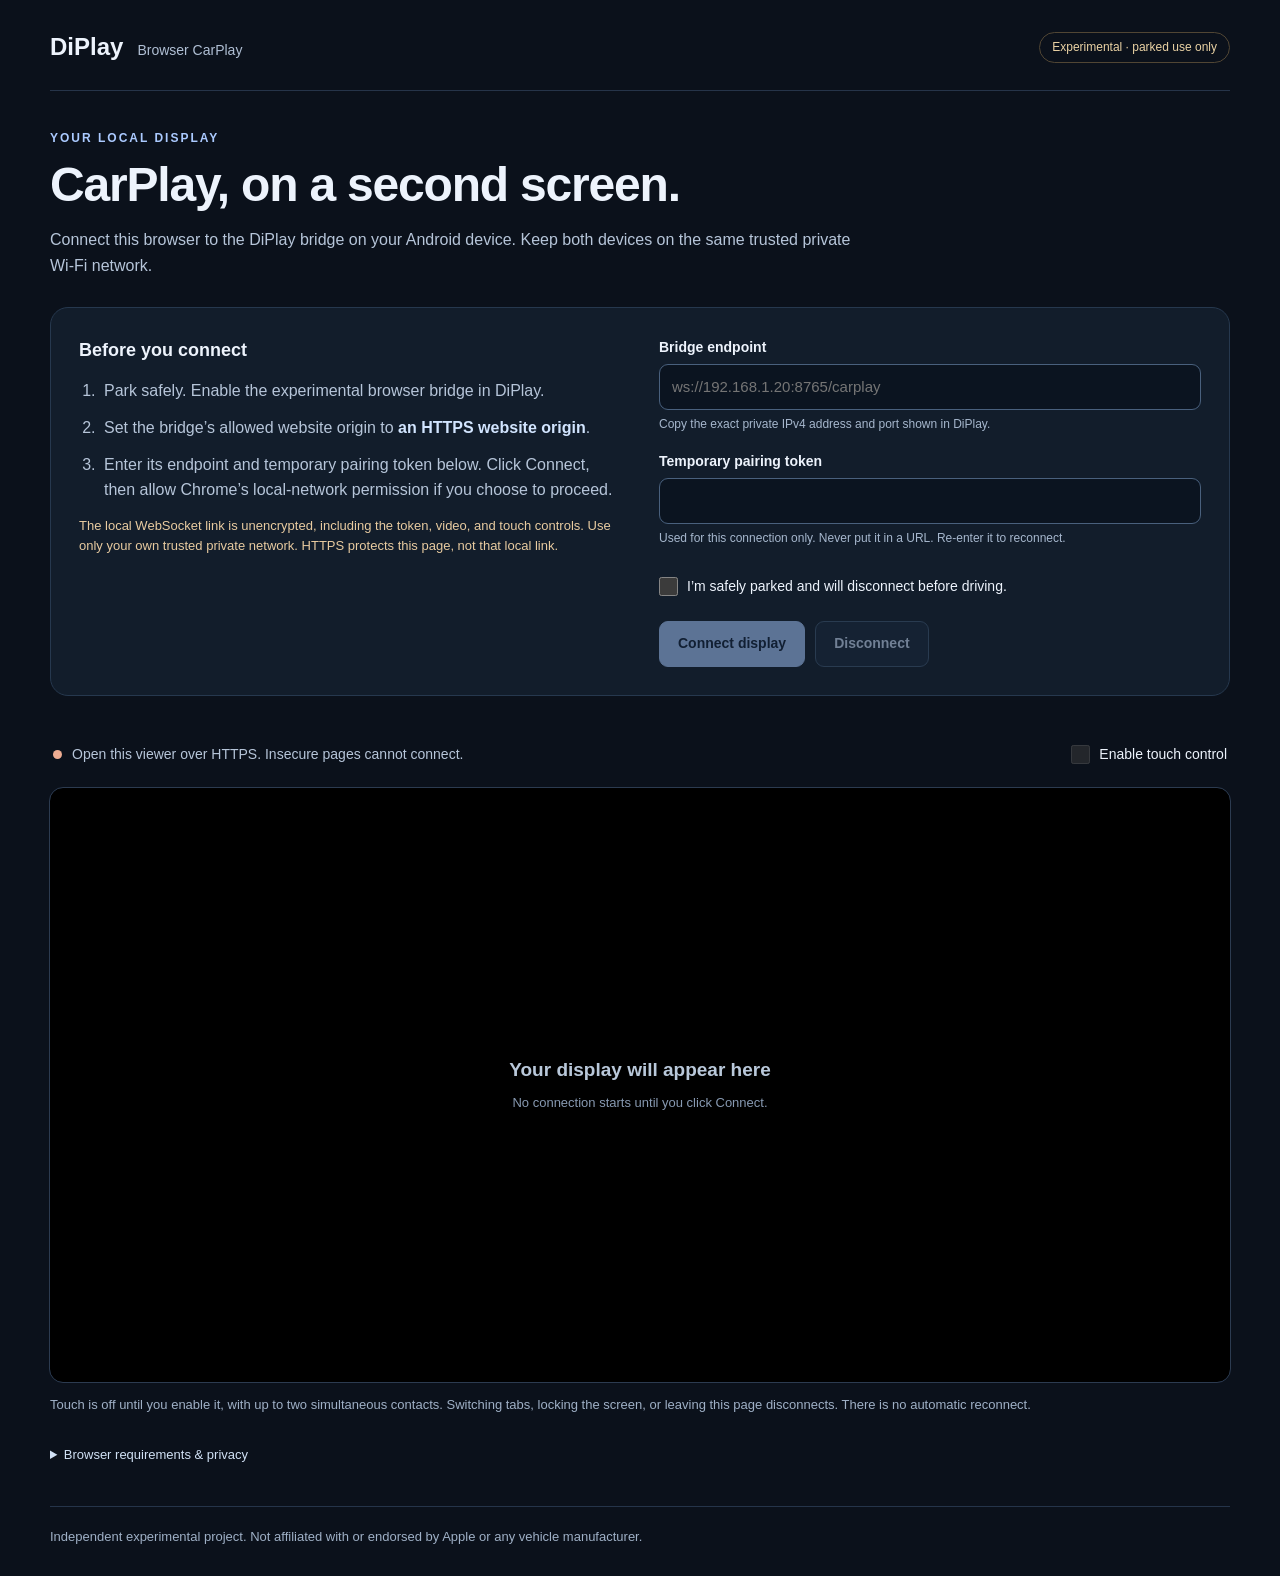
==== browser-carplay/index.html @ d865ff81 "Add browser CarPlay viewer in isolated subdirectory" ====
<!doctype html>
<html lang="en">
<head>
  <meta charset="utf-8">
  <meta name="viewport" content="width=device-width, initial-scale=1">
  <meta name="referrer" content="no-referrer">
  <meta http-equiv="Content-Security-Policy" content="default-src 'none'; script-src 'self'; style-src 'self'; connect-src ws:; img-src 'self'; base-uri 'none'; form-action 'none'; object-src 'none'">
  <title>DiPlay · Browser CarPlay preview</title>
  <link rel="stylesheet" href="viewer.css">
  <script type="module" src="viewer.mjs"></script>
</head>
<body>
<main>
  <header>
    <a class="brand" href="../">DiPlay<span>Browser CarPlay</span></a>
    <span class="badge">Experimental · parked use only</span>
  </header>
  <section class="intro" aria-labelledby="title">
    <p class="eyebrow">Your local display</p>
    <h1 id="title">CarPlay, on a second screen.</h1>
    <p>Connect this browser to the DiPlay bridge on your Android device. Keep both devices on the same trusted private Wi-Fi network.</p>
  </section>
  <section class="setup" aria-label="Connection settings">
    <div>
      <h2>Before you connect</h2>
      <ol>
        <li>Park safely. Enable the experimental browser bridge in DiPlay.</li>
        <li>Set the bridge’s allowed website origin to <output id="origin">this page’s HTTPS origin</output>.</li>
        <li>Enter its endpoint and temporary pairing token below. Click Connect, then allow Chrome’s local-network permission if you choose to proceed.</li>
      </ol>
      <p class="warning">The local WebSocket link is unencrypted, including the token, video, and touch controls. Use only your own trusted private network. HTTPS protects this page, not that local link.</p>
    </div>
    <form id="connection" autocomplete="off">
      <label for="endpoint">Bridge endpoint</label>
      <input id="endpoint" name="endpoint" type="text" inputmode="url" placeholder="ws://192.168.1.20:8765/carplay" autocomplete="off" autocapitalize="none" spellcheck="false" maxlength="100" required aria-describedby="endpoint-help">
      <small id="endpoint-help">Copy the exact private IPv4 address and port shown in DiPlay.</small>
      <label for="token">Temporary pairing token</label>
      <input id="token" type="password" autocomplete="off" autocapitalize="none" spellcheck="false" maxlength="256" required aria-describedby="token-help">
      <small id="token-help">Used for this connection only. Never put it in a URL. Re-enter it to reconnect.</small>
      <label class="check"><input id="parked" type="checkbox" required> I’m safely parked and will disconnect before driving.</label>
      <div class="actions">
        <button id="connect" type="submit" disabled>Connect display</button>
        <button id="disconnect" class="secondary" type="button" disabled>Disconnect</button>
      </div>
    </form>
  </section>
  <section class="display" aria-label="CarPlay display">
    <div class="display-toolbar">
      <div><span id="indicator" aria-hidden="true"></span><p id="status" role="status" aria-live="polite">Checking this browser…</p></div>
      <label class="check"><input id="touch" type="checkbox" disabled> Enable touch control</label>
    </div>
    <div id="viewport">
      <canvas id="video" width="1280" height="720" aria-label="Live CarPlay video; enable touch control to interact"></canvas>
      <div id="placeholder"><strong>Your display will appear here</strong><span>No connection starts until you click Connect.</span></div>
    </div>
    <p class="display-note">Touch is off until you enable it, with up to two simultaneous contacts. Switching tabs, locking the screen, or leaving this page disconnects. There is no automatic reconnect.</p>
  </section>
  <details>
    <summary>Browser requirements &amp; privacy</summary>
    <p>Open this page over HTTPS in Chrome 147 or later with WebCodecs and Local Network Access support. Embedded WebViews, older browsers, and many in-car browsers may not support this flow. A supported codec is checked when the bridge sends its configuration. H.265 support depends on the browser and device.</p>
    <p>If a connection is blocked, check the site’s local-network permission, the bridge’s allowed origin, and that both devices share a trusted LAN. Do not disable browser security, ignore certificate warnings, or expose the bridge to the internet.</p>
    <p>This viewer has no analytics, third-party scripts, uploads, recording, credential storage, audio, or microphone access. Video stays between the Android bridge and this browser. The parked checkbox is your confirmation; this page does not detect vehicle speed.</p>
    <p><a href="https://groups.google.com/a/chromium.org/g/blink-dev/c/O6GMKt44Ups" target="_blank" rel="noopener noreferrer">Chrome’s local WebSocket requirements</a></p>
  </details>
  <noscript><p class="warning">JavaScript and WebCodecs are required. No connection has been started.</p></noscript>
  <footer>Independent experimental project. Not affiliated with or endorsed by Apple or any vehicle manufacturer.</footer>
</main>
</body>
</html>
---- browser-carplay/viewer.css ----
:root { color-scheme: dark; font-family: -apple-system, BlinkMacSystemFont, "Segoe UI", sans-serif; background: #0b111b; color: #edf3fc; }
* { box-sizing: border-box; }
body { margin: 0; line-height: 1.6; }
main { max-width: 1240px; margin: auto; padding: 28px 30px; }
header, .actions, .display-toolbar { display: flex; align-items: center; justify-content: space-between; gap: 18px; flex-wrap: wrap; }
header { padding-bottom: 24px; border-bottom: 1px solid #263449; }
a { color: #aacaff; text-underline-offset: 4px; }
.brand { display: flex; align-items: baseline; gap: 14px; color: inherit; text-decoration: none; font-size: 24px; font-weight: 750; }
.brand span { font-size: 14px; font-weight: 400; color: #b0bfd4; }
.badge { border: 1px solid #514634; padding: 5px 12px; border-radius: 30px; color: #ead2a4; font-size: 12px; }
.intro { max-width: 810px; margin: 38px 0 28px; }
.eyebrow { color: #abcaff; text-transform: uppercase; font-size: 12px; letter-spacing: 2px; font-weight: 650; margin-bottom: 9px; }
h1 { font-size: clamp(28px, 4.8vw, 48px); line-height: 1.12; letter-spacing: -1.2px; margin: 0 0 16px; }
h2 { font-size: 18px; margin: 0 0 14px; }
p, li { color: #b6c5d9; }
.setup { display: grid; grid-template-columns: 1fr 1fr; gap: 38px; padding: 28px; background: #121d2b; border: 1px solid #26384e; border-radius: 18px; }
ol { margin: 0; padding-left: 21px; }
li { padding-left: 4px; margin-bottom: 11px; }
output { color: #d2e5ff; overflow-wrap: anywhere; font-weight: 650; }
.warning { color: #e8cba0; font-size: 13px; }
form > label:not(.check) { display: block; margin-bottom: 6px; font-size: 14px; font-weight: 650; }
input[type="text"], input[type="password"] { display: block; width: 100%; min-height: 46px; border: 1px solid #49607d; border-radius: 9px; padding: 10px 12px; background: #0b1420; color: #edf3fc; font: inherit; font-size: 15px; }
small { display: block; color: #a6b7cd; font-size: 12px; margin: 5px 0 16px; }
.check { display: flex; align-items: center; gap: 9px; font-size: 14px; cursor: pointer; min-height: 44px; }
input[type="checkbox"] { min-width: 19px; width: 19px; height: 19px; accent-color: #a6c9ff; margin: 0; }
.actions { justify-content: flex-start; gap: 10px; margin-top: 12px; }
button { min-height: 46px; padding: 10px 18px; border-radius: 9px; border: 1px solid #a6c9ff; font: inherit; font-size: 14px; font-weight: 650; color: #11223b; background: #a6c9ff; cursor: pointer; }
button.secondary { color: #d0e3ff; border-color: #405976; background: #18283b; }
button:disabled, input:disabled { opacity: .5; cursor: not-allowed; }
button:not(:disabled):hover { filter: brightness(1.12); }
:focus-visible { outline: 3px solid #8ebcff; outline-offset: 3px; }
.display { margin-top: 26px; }
.display-toolbar { min-height: 66px; padding: 6px 3px; }
.display-toolbar > div { display: flex; align-items: center; gap: 10px; flex: 1; }
#status { font-size: 14px; margin: 0; }
#indicator { display: block; width: 9px; height: 9px; border-radius: 50%; background: #8191a7; flex-shrink: 0; }
#indicator[data-state="live"] { background: #7ce1b2; }
#indicator[data-state="error"] { background: #edac92; }
#viewport { height: min(66vh, 680px); min-height: 240px; position: relative; overflow: hidden; background: #000; border-radius: 13px; outline: 1px solid #2c3b50; }
canvas { display: block; width: 100%; height: 100%; }
canvas.touch-enabled { touch-action: none; cursor: crosshair; }
#placeholder { position: absolute; inset: 0; display: flex; flex-direction: column; align-items: center; justify-content: center; gap: 8px; padding: 24px; pointer-events: none; text-align: center; }
#placeholder strong { font-size: 19px; color: #b9c8da; }
#placeholder span { font-size: 13px; color: #8799b1; }
[hidden] { display: none !important; }
.display-note, details, footer { font-size: 13px; color: #9fb0c6; }
details { padding: 17px 0; }
summary { cursor: pointer; color: #d1e1f5; min-height: 32px; }
footer { border-top: 1px solid #25344a; padding: 20px 0 0; margin-top: 12px; }
@media (max-width: 720px) { main { padding: 20px 16px; } .setup { grid-template-columns: 1fr; gap: 16px; padding: 22px; } .intro { margin-top: 28px; } .brand span { font-size: 12px; } #viewport { height: 52vh; min-height: 210px; } }
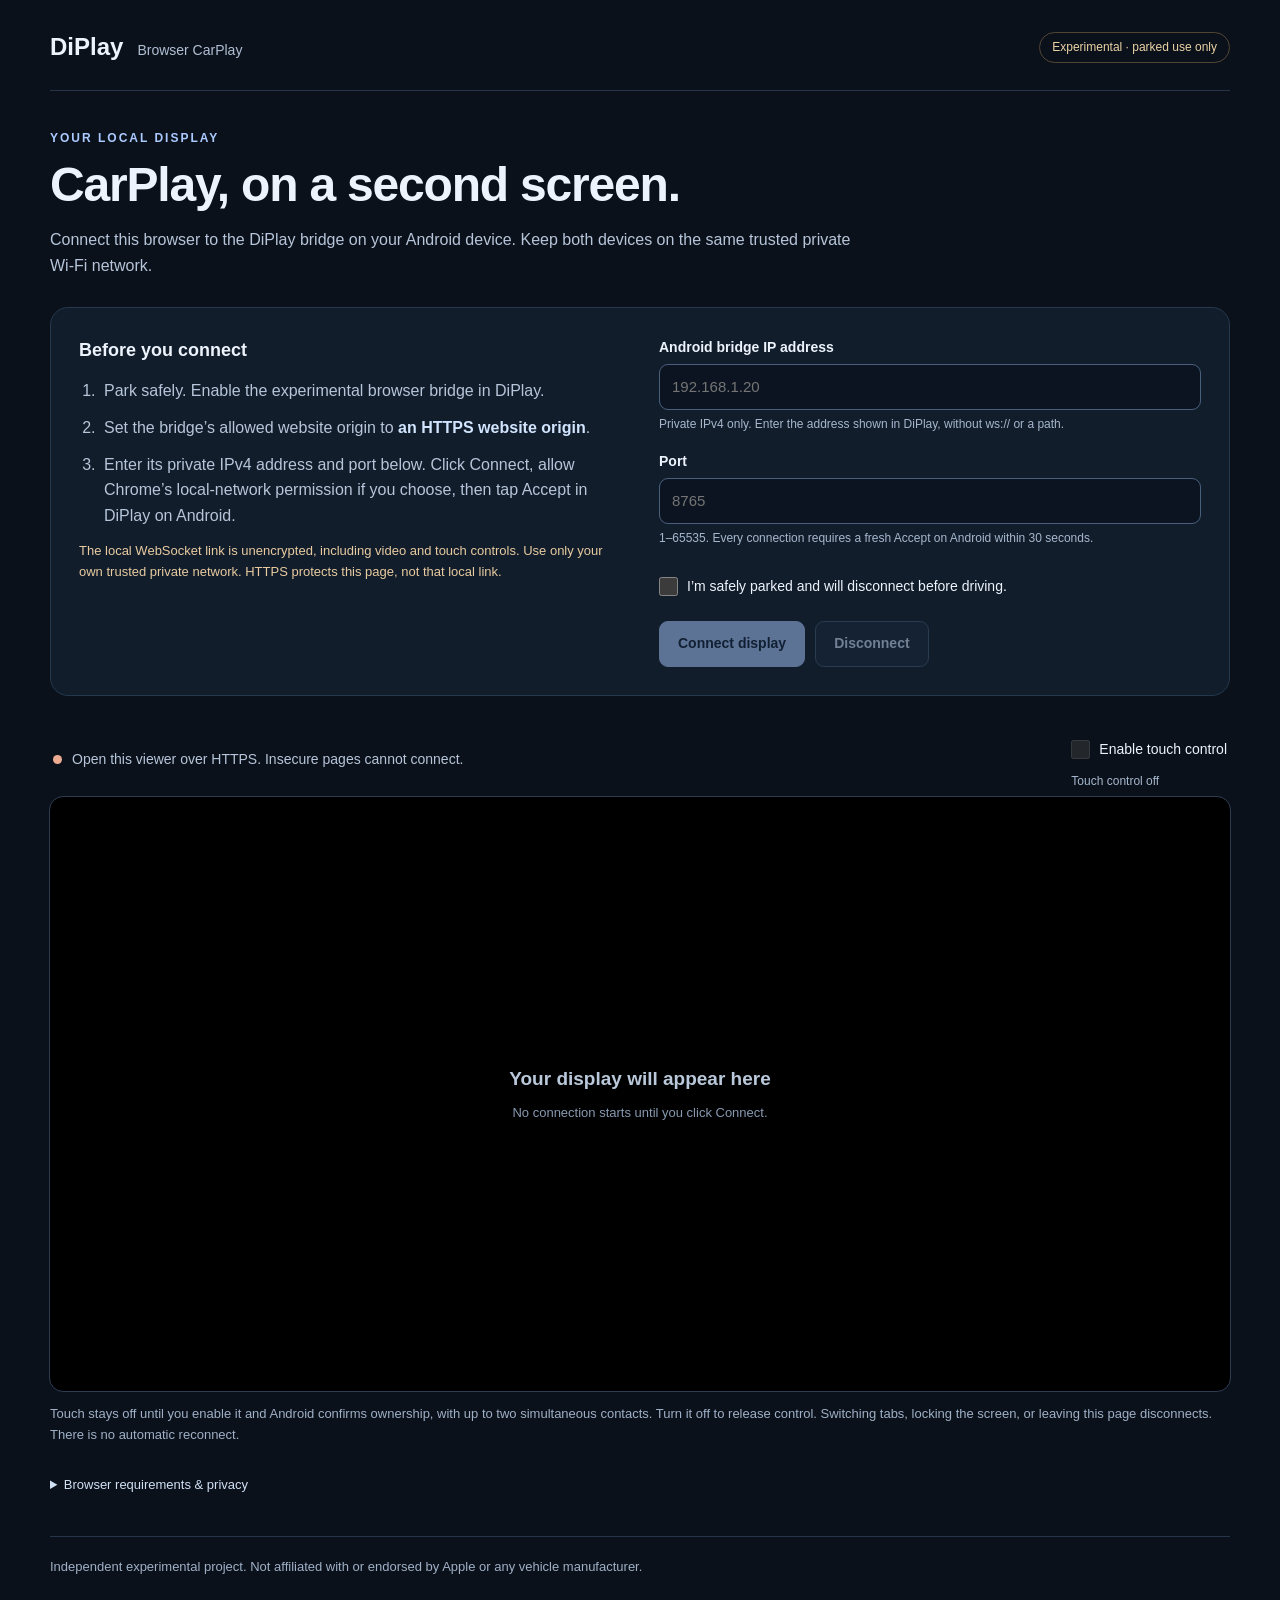
==== commit e389a627: "Use Android per-connection approval with IP and port browser inputs" ====
--- a/browser-carplay/index.html
+++ b/browser-carplay/index.html
@@ -7,7 +7,7 @@
   <meta http-equiv="Content-Security-Policy" content="default-src 'none'; script-src 'self'; style-src 'self'; connect-src ws:; img-src 'self'; base-uri 'none'; form-action 'none'; object-src 'none'">
   <title>DiPlay · Browser CarPlay preview</title>
   <link rel="stylesheet" href="viewer.css">
-  <script type="module" src="viewer.mjs"></script>
+  <script type="module" src="viewer.mjs?v=android-approval-v2"></script>
 </head>
 <body>
 <main>
@@ -26,17 +26,17 @@
       <ol>
         <li>Park safely. Enable the experimental browser bridge in DiPlay.</li>
         <li>Set the bridge’s allowed website origin to <output id="origin">this page’s HTTPS origin</output>.</li>
-        <li>Enter its endpoint and temporary pairing token below. Click Connect, then allow Chrome’s local-network permission if you choose to proceed.</li>
+        <li>Enter its private IPv4 address and port below. Click Connect, allow Chrome’s local-network permission if you choose, then tap Accept in DiPlay on Android.</li>
       </ol>
-      <p class="warning">The local WebSocket link is unencrypted, including the token, video, and touch controls. Use only your own trusted private network. HTTPS protects this page, not that local link.</p>
+      <p class="warning">The local WebSocket link is unencrypted, including video and touch controls. Use only your own trusted private network. HTTPS protects this page, not that local link.</p>
     </div>
     <form id="connection" autocomplete="off">
-      <label for="endpoint">Bridge endpoint</label>
-      <input id="endpoint" name="endpoint" type="text" inputmode="url" placeholder="ws://192.168.1.20:8765/carplay" autocomplete="off" autocapitalize="none" spellcheck="false" maxlength="100" required aria-describedby="endpoint-help">
-      <small id="endpoint-help">Copy the exact private IPv4 address and port shown in DiPlay.</small>
-      <label for="token">Temporary pairing token</label>
-      <input id="token" type="password" autocomplete="off" autocapitalize="none" spellcheck="false" maxlength="256" required aria-describedby="token-help">
-      <small id="token-help">Used for this connection only. Never put it in a URL. Re-enter it to reconnect.</small>
+      <label for="ip">Android bridge IP address</label>
+      <input id="ip" name="ip" type="text" inputmode="decimal" placeholder="192.168.1.20" autocomplete="off" autocapitalize="none" spellcheck="false" maxlength="15" required aria-describedby="ip-help">
+      <small id="ip-help">Private IPv4 only. Enter the address shown in DiPlay, without ws:// or a path.</small>
+      <label for="port">Port</label>
+      <input id="port" name="port" type="text" inputmode="numeric" placeholder="8765" autocomplete="off" spellcheck="false" maxlength="5" required aria-describedby="port-help">
+      <small id="port-help">1–65535. Every connection requires a fresh Accept on Android within 30 seconds.</small>
       <label class="check"><input id="parked" type="checkbox" required> I’m safely parked and will disconnect before driving.</label>
       <div class="actions">
         <button id="connect" type="submit" disabled>Connect display</button>
@@ -47,17 +47,20 @@
   <section class="display" aria-label="CarPlay display">
     <div class="display-toolbar">
       <div><span id="indicator" aria-hidden="true"></span><p id="status" role="status" aria-live="polite">Checking this browser…</p></div>
-      <label class="check"><input id="touch" type="checkbox" disabled> Enable touch control</label>
+      <div class="touch-control">
+        <label class="check"><input id="touch" type="checkbox" disabled aria-describedby="touch-status"> Enable touch control</label>
+        <span id="touch-status" role="status" aria-live="polite">Touch control off</span>
+      </div>
     </div>
     <div id="viewport">
       <canvas id="video" width="1280" height="720" aria-label="Live CarPlay video; enable touch control to interact"></canvas>
       <div id="placeholder"><strong>Your display will appear here</strong><span>No connection starts until you click Connect.</span></div>
     </div>
-    <p class="display-note">Touch is off until you enable it, with up to two simultaneous contacts. Switching tabs, locking the screen, or leaving this page disconnects. There is no automatic reconnect.</p>
+    <p class="display-note">Touch stays off until you enable it and Android confirms ownership, with up to two simultaneous contacts. Turn it off to release control. Switching tabs, locking the screen, or leaving this page disconnects. There is no automatic reconnect.</p>
   </section>
   <details>
     <summary>Browser requirements &amp; privacy</summary>
-    <p>Open this page over HTTPS in Chrome 147 or later with WebCodecs and Local Network Access support. Embedded WebViews, older browsers, and many in-car browsers may not support this flow. A supported codec is checked when the bridge sends its configuration. H.265 support depends on the browser and device.</p>
+    <p>Open this page over HTTPS in Chrome 147 or later with WebCodecs and Local Network Access support. Embedded WebViews, older browsers, and many in-car browsers may not support this flow. Install the latest DiPlay APK and reload this viewer together: both must support Android approval (protocol v2). A supported codec is checked when the bridge sends its configuration. H.265 support depends on the browser and device.</p>
     <p>If a connection is blocked, check the site’s local-network permission, the bridge’s allowed origin, and that both devices share a trusted LAN. Do not disable browser security, ignore certificate warnings, or expose the bridge to the internet.</p>
     <p>This viewer has no analytics, third-party scripts, uploads, recording, credential storage, audio, or microphone access. Video stays between the Android bridge and this browser. The parked checkbox is your confirmation; this page does not detect vehicle speed.</p>
     <p><a href="https://groups.google.com/a/chromium.org/g/blink-dev/c/O6GMKt44Ups" target="_blank" rel="noopener noreferrer">Chrome’s local WebSocket requirements</a></p>
@@ -67,3 +70,4 @@
 </main>
 </body>
 </html>
+
--- a/browser-carplay/viewer.css
+++ b/browser-carplay/viewer.css
@@ -19,7 +19,7 @@
 output { color: #d2e5ff; overflow-wrap: anywhere; font-weight: 650; }
 .warning { color: #e8cba0; font-size: 13px; }
 form > label:not(.check) { display: block; margin-bottom: 6px; font-size: 14px; font-weight: 650; }
-input[type="text"], input[type="password"] { display: block; width: 100%; min-height: 46px; border: 1px solid #49607d; border-radius: 9px; padding: 10px 12px; background: #0b1420; color: #edf3fc; font: inherit; font-size: 15px; }
+input[type="text"] { display: block; width: 100%; min-height: 46px; border: 1px solid #49607d; border-radius: 9px; padding: 10px 12px; background: #0b1420; color: #edf3fc; font: inherit; font-size: 15px; }
 small { display: block; color: #a6b7cd; font-size: 12px; margin: 5px 0 16px; }
 .check { display: flex; align-items: center; gap: 9px; font-size: 14px; cursor: pointer; min-height: 44px; }
 input[type="checkbox"] { min-width: 19px; width: 19px; height: 19px; accent-color: #a6c9ff; margin: 0; }
@@ -48,3 +48,7 @@
 summary { cursor: pointer; color: #d1e1f5; min-height: 32px; }
 footer { border-top: 1px solid #25344a; padding: 20px 0 0; margin-top: 12px; }
 @media (max-width: 720px) { main { padding: 20px 16px; } .setup { grid-template-columns: 1fr; gap: 16px; padding: 22px; } .intro { margin-top: 28px; } .brand span { font-size: 12px; } #viewport { height: 52vh; min-height: 210px; } }
+
+.display-toolbar > .touch-control { flex: 0 1 auto; display: block; }
+#touch-status { display: block; font-size: 12px; color: #a6b7cd; }
+#indicator[data-state="requestingApproval"], #indicator[data-state="approvalPending"] { background: #ead2a4; }
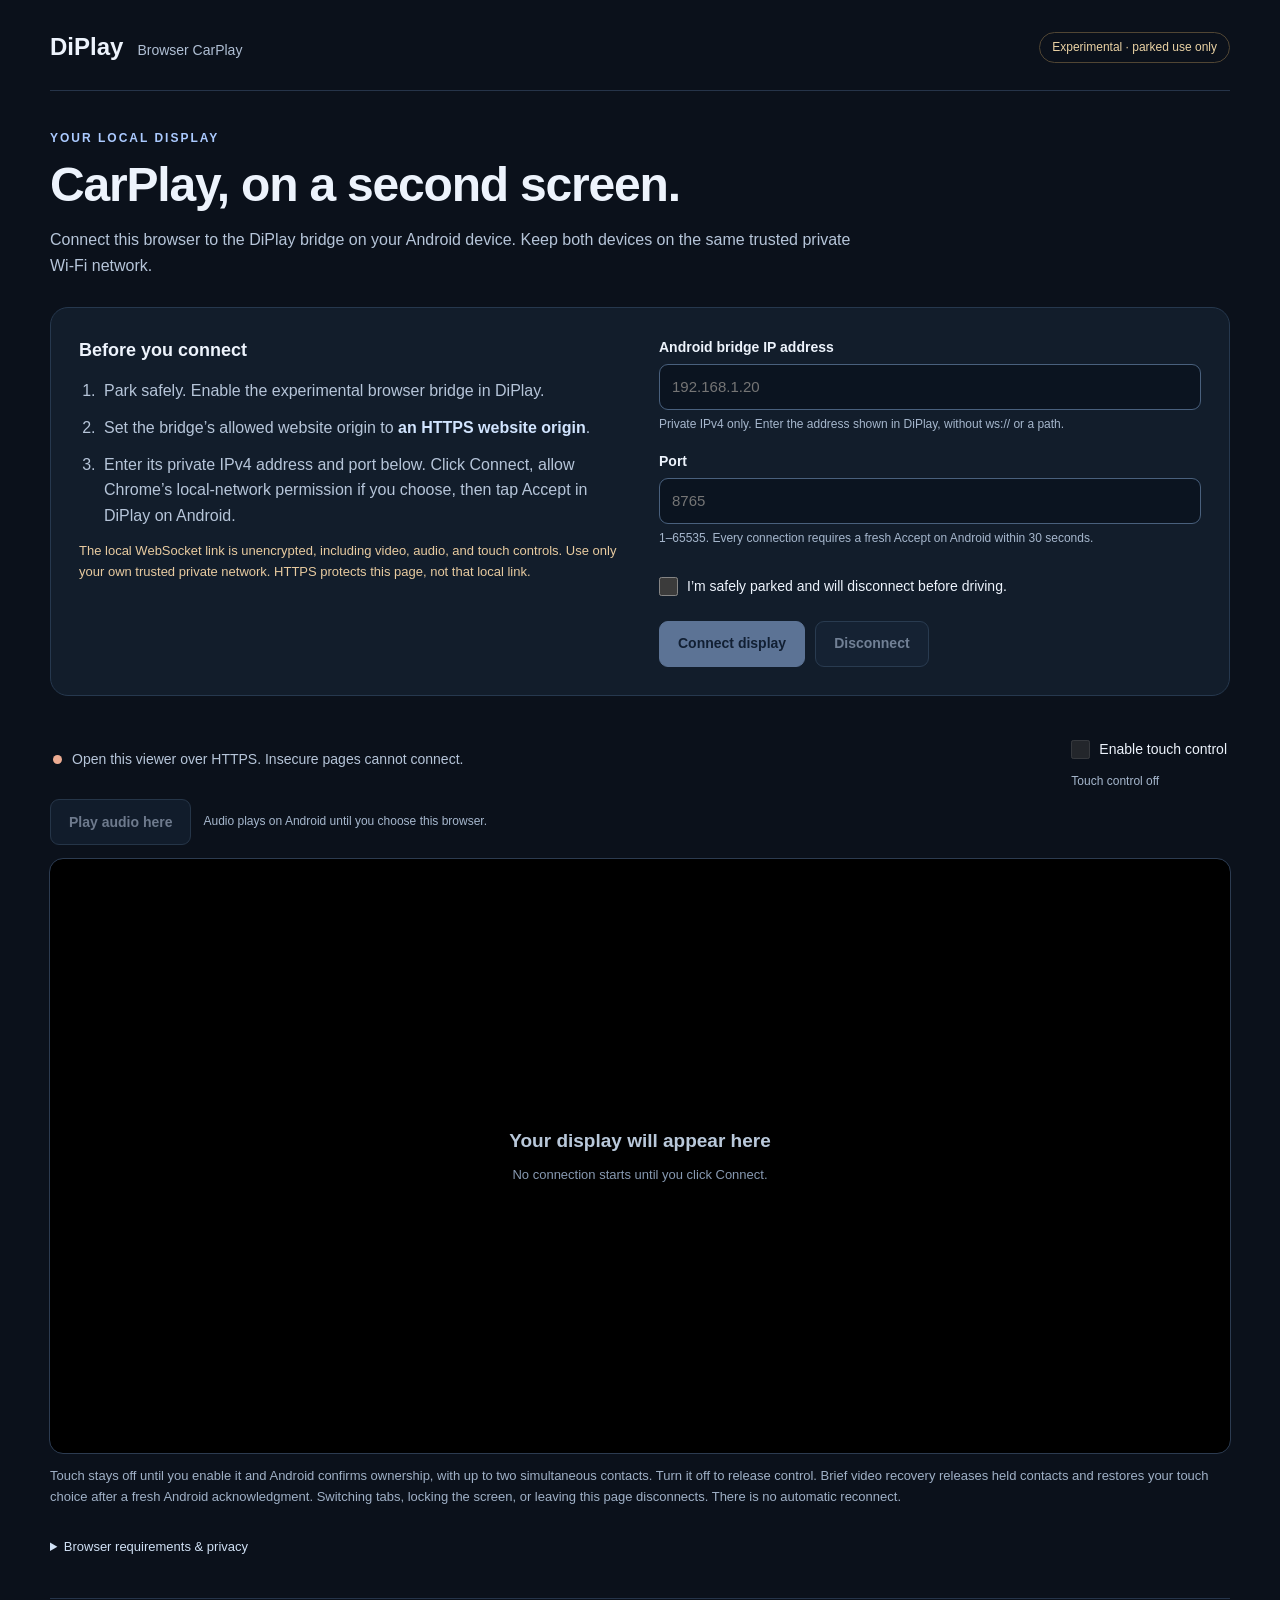
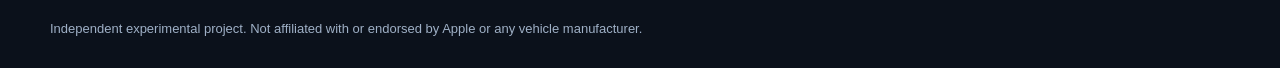
==== commit 41a2fc05: "Add opt-in browser audio and preserve touch through video recovery" ====
--- a/browser-carplay/index.html
+++ b/browser-carplay/index.html
@@ -4,10 +4,10 @@
   <meta charset="utf-8">
   <meta name="viewport" content="width=device-width, initial-scale=1">
   <meta name="referrer" content="no-referrer">
-  <meta http-equiv="Content-Security-Policy" content="default-src 'none'; script-src 'self'; style-src 'self'; connect-src ws:; img-src 'self'; base-uri 'none'; form-action 'none'; object-src 'none'">
+  <meta http-equiv="Content-Security-Policy" content="default-src 'none'; script-src 'self'; style-src 'self'; connect-src 'self' ws:; worker-src 'self'; img-src 'self'; base-uri 'none'; form-action 'none'; object-src 'none'">
   <title>DiPlay · Browser CarPlay preview</title>
   <link rel="stylesheet" href="viewer.css">
-  <script type="module" src="viewer.mjs?v=android-approval-v2"></script>
+  <script type="module" src="viewer.mjs?v=browser-av-v3"></script>
 </head>
 <body>
 <main>
@@ -28,7 +28,7 @@
         <li>Set the bridge’s allowed website origin to <output id="origin">this page’s HTTPS origin</output>.</li>
         <li>Enter its private IPv4 address and port below. Click Connect, allow Chrome’s local-network permission if you choose, then tap Accept in DiPlay on Android.</li>
       </ol>
-      <p class="warning">The local WebSocket link is unencrypted, including video and touch controls. Use only your own trusted private network. HTTPS protects this page, not that local link.</p>
+      <p class="warning">The local WebSocket link is unencrypted, including video, audio, and touch controls. Use only your own trusted private network. HTTPS protects this page, not that local link.</p>
     </div>
     <form id="connection" autocomplete="off">
       <label for="ip">Android bridge IP address</label>
@@ -52,17 +52,21 @@
         <span id="touch-status" role="status" aria-live="polite">Touch control off</span>
       </div>
     </div>
+    <div class="audio-toolbar">
+      <button id="audio" class="secondary" type="button" disabled aria-describedby="audio-status">Play audio here</button>
+      <span id="audio-status" role="status" aria-live="polite">Audio plays on Android until you choose this browser.</span>
+    </div>
     <div id="viewport">
       <canvas id="video" width="1280" height="720" aria-label="Live CarPlay video; enable touch control to interact"></canvas>
       <div id="placeholder"><strong>Your display will appear here</strong><span>No connection starts until you click Connect.</span></div>
     </div>
-    <p class="display-note">Touch stays off until you enable it and Android confirms ownership, with up to two simultaneous contacts. Turn it off to release control. Switching tabs, locking the screen, or leaving this page disconnects. There is no automatic reconnect.</p>
+    <p class="display-note">Touch stays off until you enable it and Android confirms ownership, with up to two simultaneous contacts. Turn it off to release control. Brief video recovery releases held contacts and restores your touch choice after a fresh Android acknowledgment. Switching tabs, locking the screen, or leaving this page disconnects. There is no automatic reconnect.</p>
   </section>
   <details>
     <summary>Browser requirements &amp; privacy</summary>
     <p>Open this page over HTTPS in Chrome 147 or later with WebCodecs and Local Network Access support. Embedded WebViews, older browsers, and many in-car browsers may not support this flow. Install the latest DiPlay APK and reload this viewer together: both must support Android approval (protocol v2). A supported codec is checked when the bridge sends its configuration. H.265 support depends on the browser and device.</p>
     <p>If a connection is blocked, check the site’s local-network permission, the bridge’s allowed origin, and that both devices share a trusted LAN. Do not disable browser security, ignore certificate warnings, or expose the bridge to the internet.</p>
-    <p>This viewer has no analytics, third-party scripts, uploads, recording, credential storage, audio, or microphone access. Video stays between the Android bridge and this browser. The parked checkbox is your confirmation; this page does not detect vehicle speed.</p>
+    <p>Click Play audio here to move playback from Android to this browser. Stop browser audio to return playback to Android. Audio needs Web Audio and AudioWorklet support; it is experimental and is not a guarantee of synchronized audio/video or call support. This viewer has no analytics, third-party scripts, internet media uploads, recording, credential storage, or microphone access. Video and audio stay between the Android bridge and this browser. The parked checkbox is your confirmation; this page does not detect vehicle speed.</p>
     <p><a href="https://groups.google.com/a/chromium.org/g/blink-dev/c/O6GMKt44Ups" target="_blank" rel="noopener noreferrer">Chrome’s local WebSocket requirements</a></p>
   </details>
   <noscript><p class="warning">JavaScript and WebCodecs are required. No connection has been started.</p></noscript>
--- a/browser-carplay/viewer.css
+++ b/browser-carplay/viewer.css
@@ -52,3 +52,6 @@
 .display-toolbar > .touch-control { flex: 0 1 auto; display: block; }
 #touch-status { display: block; font-size: 12px; color: #a6b7cd; }
 #indicator[data-state="requestingApproval"], #indicator[data-state="approvalPending"] { background: #ead2a4; }
+
+.audio-toolbar { display: flex; align-items: center; flex-wrap: wrap; gap: 12px; margin: 2px 0 14px; }
+#audio-status { font-size: 12px; color: #a6b7cd; flex: 1 1 220px; }
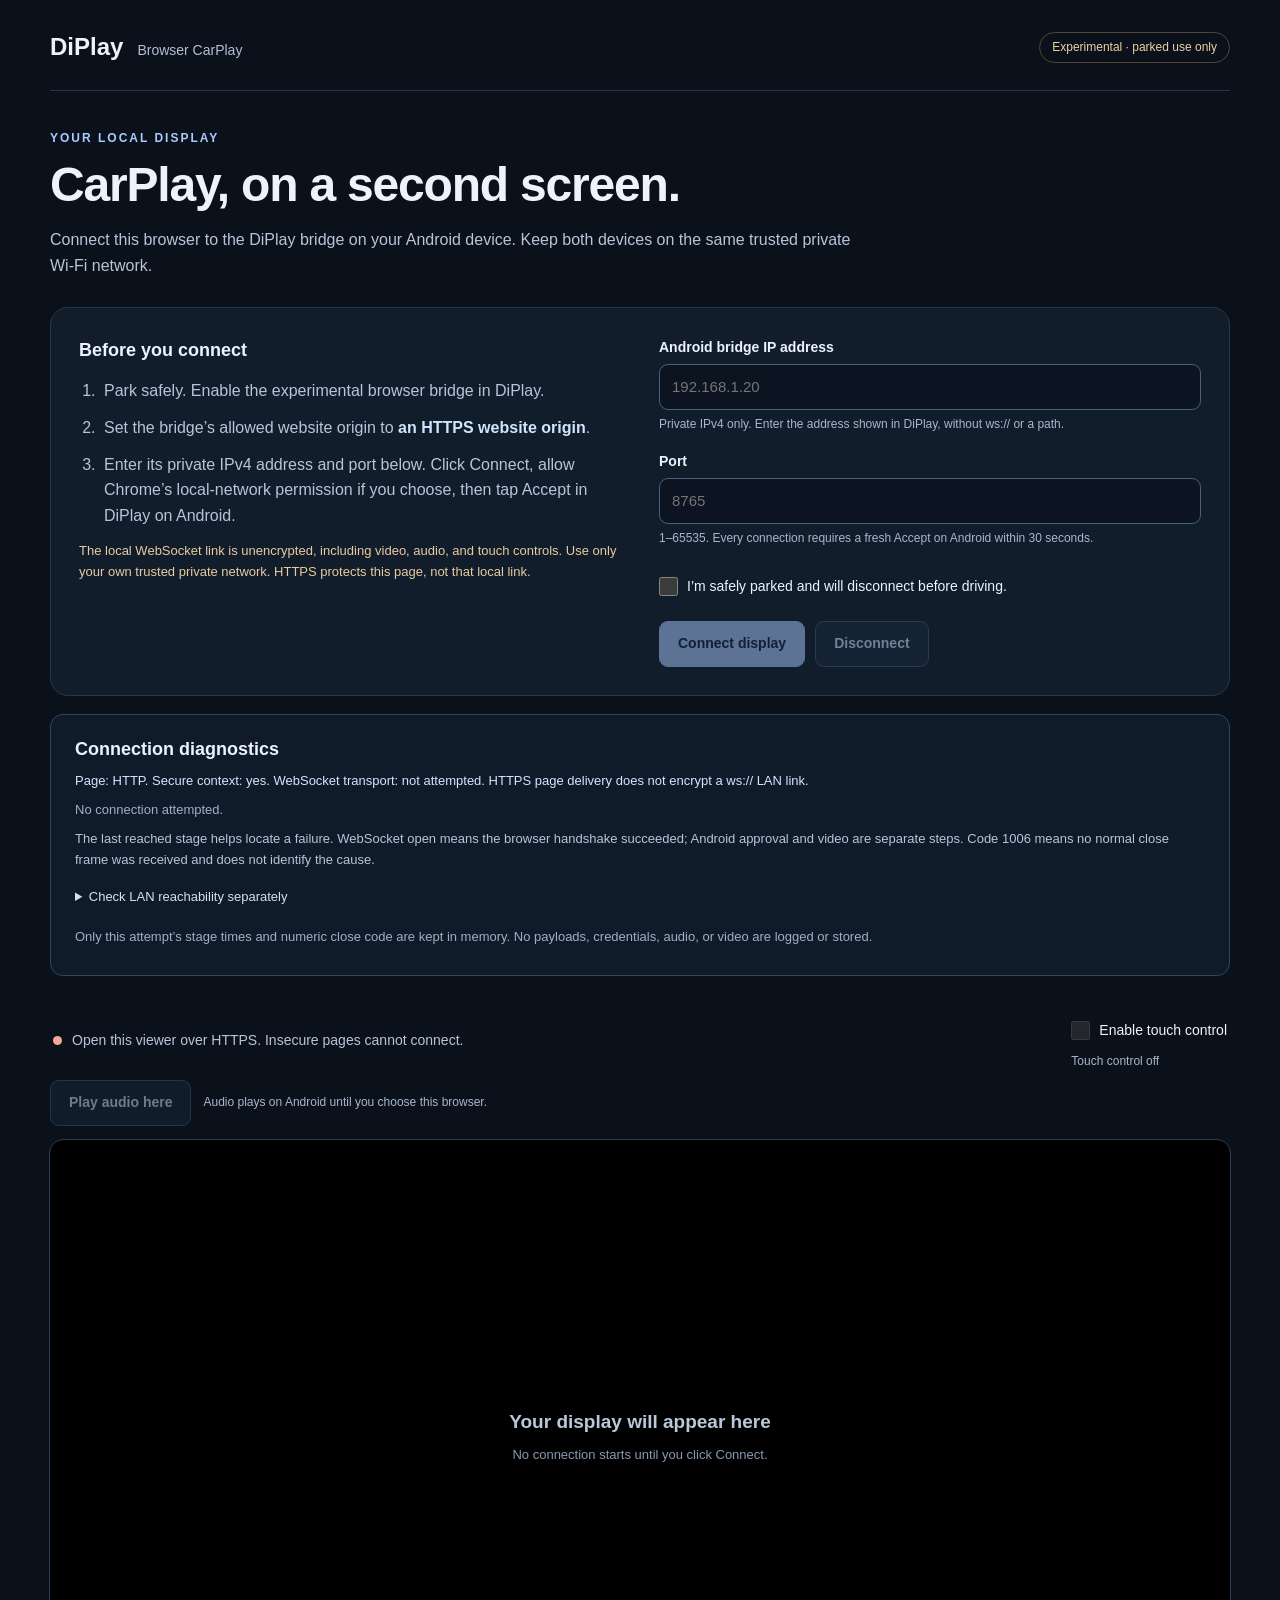
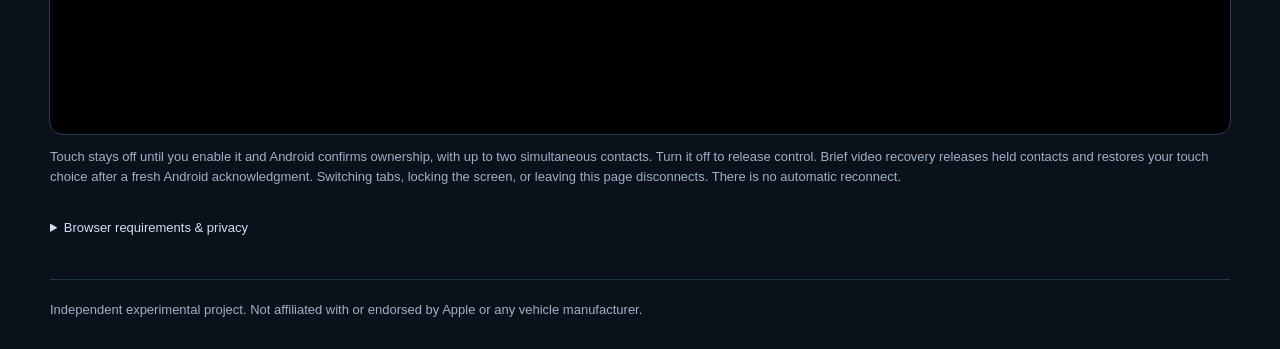
==== commit ec9eae67: "Show safe connection stages and manual LAN health guidance" ====
--- a/browser-carplay/index.html
+++ b/browser-carplay/index.html
@@ -6,8 +6,8 @@
   <meta name="referrer" content="no-referrer">
   <meta http-equiv="Content-Security-Policy" content="default-src 'none'; script-src 'self'; style-src 'self'; connect-src 'self' ws:; worker-src 'self'; img-src 'self'; base-uri 'none'; form-action 'none'; object-src 'none'">
   <title>DiPlay · Browser CarPlay preview</title>
-  <link rel="stylesheet" href="viewer.css">
-  <script type="module" src="viewer.mjs?v=browser-av-v3"></script>
+  <link rel="stylesheet" href="viewer.css?v=connection-diag-v1">
+  <script type="module" src="viewer.mjs?v=connection-diag-v1"></script>
 </head>
 <body>
 <main>
@@ -44,6 +44,19 @@
       </div>
     </form>
   </section>
+  <section class="connection-diagnostics" aria-labelledby="diagnostics-title">
+    <h2 id="diagnostics-title">Connection diagnostics</h2>
+    <p id="connection-transport">Checking page security and connection transport…</p>
+    <p id="connection-attempt">No connection attempted.</p>
+    <ol id="connection-timeline" aria-label="Latest connection attempt milestones" aria-live="polite" aria-relevant="additions text"></ol>
+    <p class="diagnostic-help">The last reached stage helps locate a failure. WebSocket open means the browser handshake succeeded; Android approval and video are separate steps. Code 1006 means no normal close frame was received and does not identify the cause.</p>
+    <details>
+      <summary>Check LAN reachability separately</summary>
+      <p>While parked, manually enter the HTTP health URL shown in DiPlay in the browser address bar, for example http://192.168.1.20:8765/health. A response identifying the DiPlay browser service proves that this browser can reach that APK’s health endpoint over the LAN. It does not prove the HTTPS viewer has local-network permission, that its WebSocket handshake is allowed, or that Android approved a session.</p>
+      <p>This HTTPS page never fetches the HTTP health endpoint, because that request can be blocked as mixed content. Navigating away disconnects an active session. Return to this HTTPS viewer and click Connect for a new attempt. Do not bypass browser or certificate warnings.</p>
+    </details>
+    <p class="diagnostic-privacy">Only this attempt’s stage times and numeric close code are kept in memory. No payloads, credentials, audio, or video are logged or stored.</p>
+  </section>
   <section class="display" aria-label="CarPlay display">
     <div class="display-toolbar">
       <div><span id="indicator" aria-hidden="true"></span><p id="status" role="status" aria-live="polite">Checking this browser…</p></div>
@@ -74,4 +87,3 @@
 </main>
 </body>
 </html>
-
--- a/browser-carplay/viewer.css
+++ b/browser-carplay/viewer.css
@@ -55,3 +55,13 @@
 
 .audio-toolbar { display: flex; align-items: center; flex-wrap: wrap; gap: 12px; margin: 2px 0 14px; }
 #audio-status { font-size: 12px; color: #a6b7cd; flex: 1 1 220px; }
+
+.connection-diagnostics { padding: 20px 24px; margin: 18px 0 8px; border: 1px solid #30445e; border-radius: 13px; background: #101b29; }
+.connection-diagnostics h2 { margin-bottom: 8px; }
+.connection-diagnostics p { margin: 8px 0; font-size: 13px; overflow-wrap: anywhere; }
+#connection-transport { color: #d2e5ff; }
+#connection-attempt, .connection-diagnostics .diagnostic-privacy { color: #9fb0c6; }
+#connection-timeline { font-size: 14px; font-variant-numeric: tabular-nums; }
+#connection-timeline:empty { display: none; }
+#connection-timeline li { margin: 4px 0; color: #d2e5ff; }
+.connection-diagnostics details { padding: 8px 0 0; }
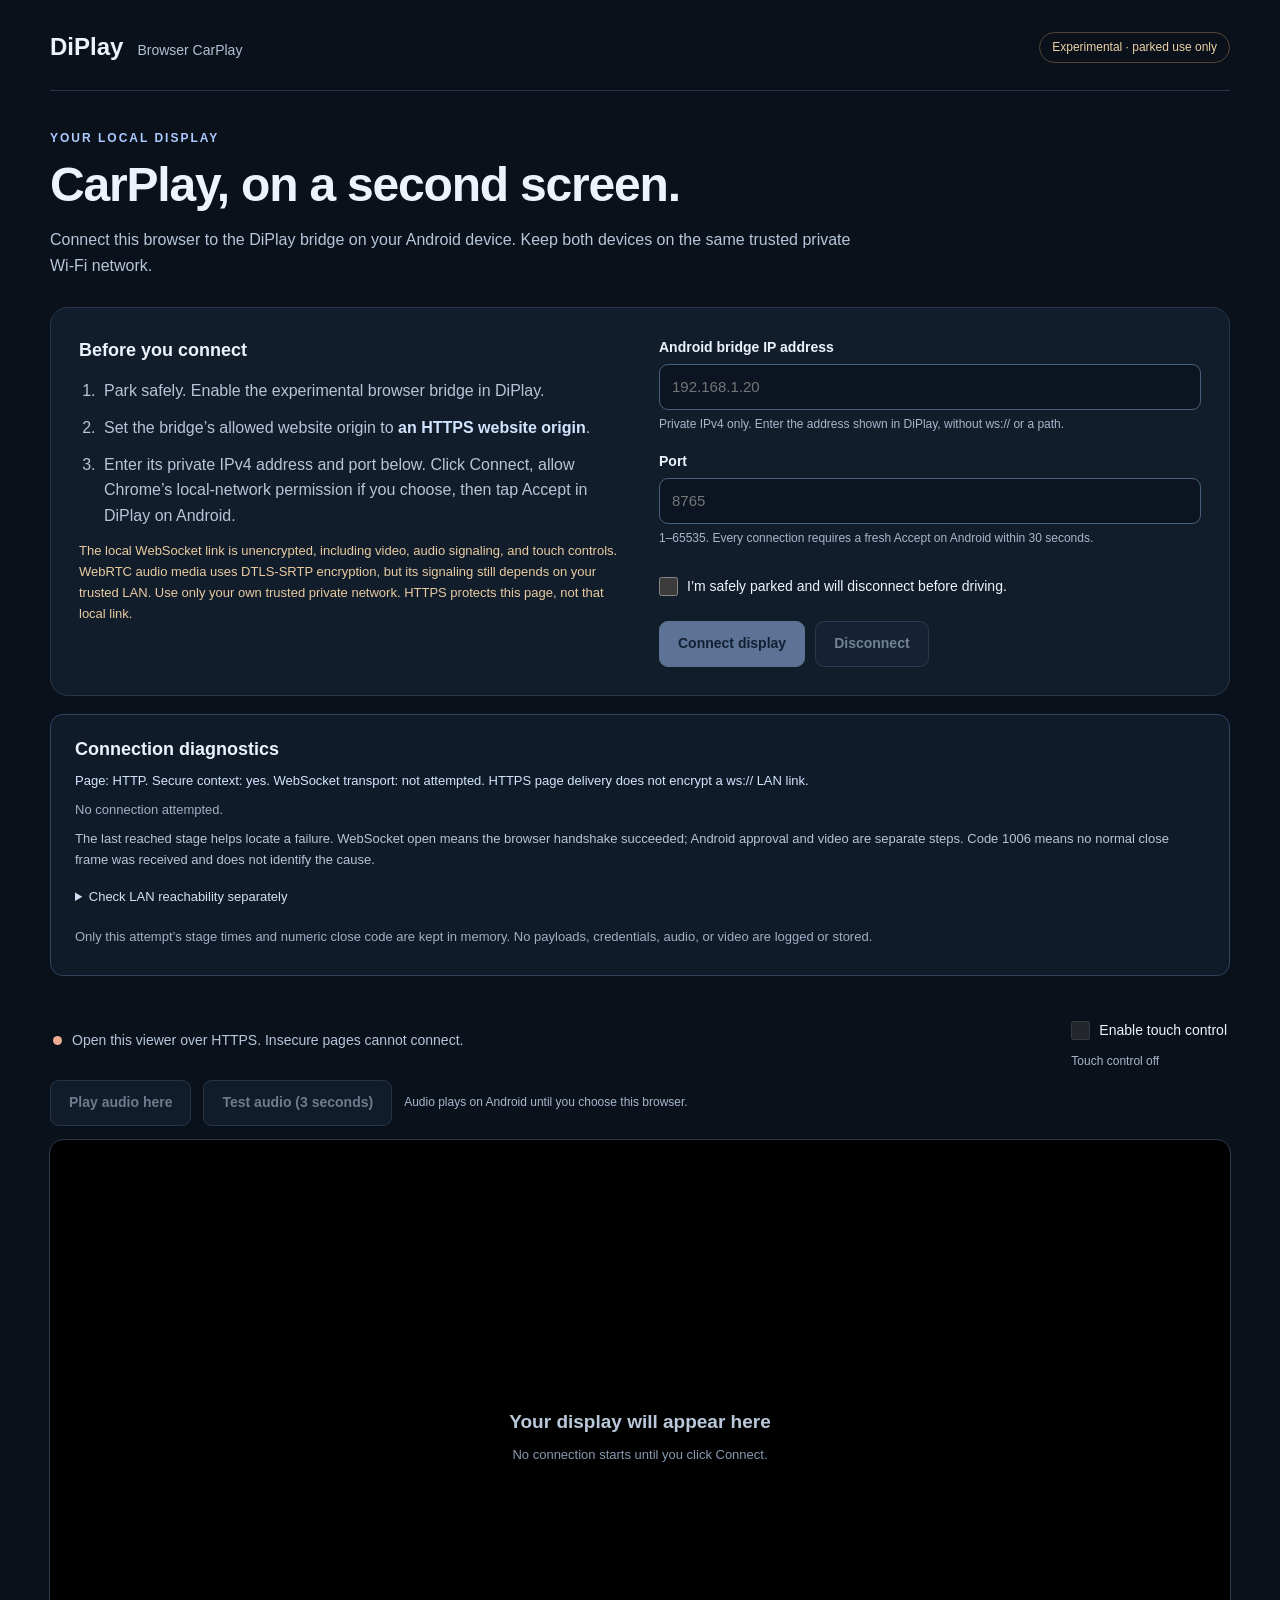
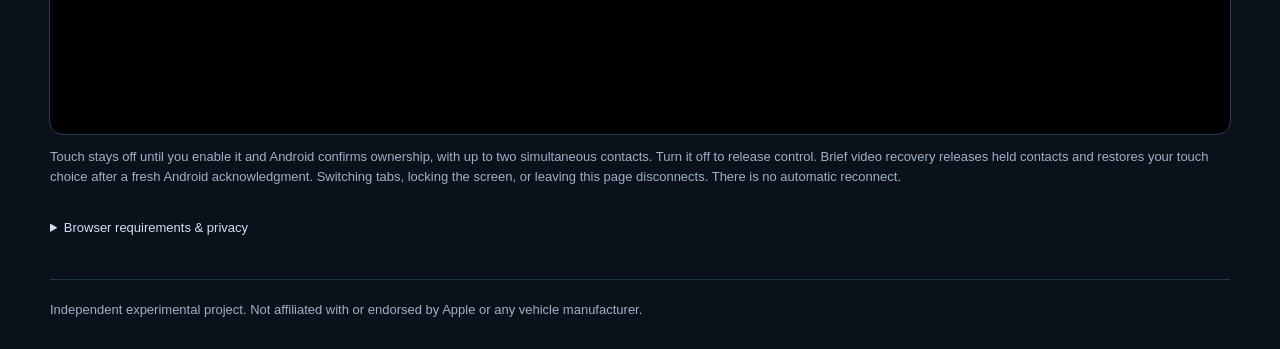
==== commit 15501326: "Receive approved CarPlay audio over WebRTC Opus with native-safe handoff" ====
--- a/browser-carplay/index.html
+++ b/browser-carplay/index.html
@@ -4,10 +4,10 @@
   <meta charset="utf-8">
   <meta name="viewport" content="width=device-width, initial-scale=1">
   <meta name="referrer" content="no-referrer">
-  <meta http-equiv="Content-Security-Policy" content="default-src 'none'; script-src 'self'; style-src 'self'; connect-src 'self' ws:; worker-src 'self'; img-src 'self'; base-uri 'none'; form-action 'none'; object-src 'none'">
+  <meta http-equiv="Content-Security-Policy" content="default-src 'none'; script-src 'self'; style-src 'self'; connect-src 'self' ws:; worker-src 'self'; img-src 'self'; media-src 'self' blob:; base-uri 'none'; form-action 'none'; object-src 'none'">
   <title>DiPlay · Browser CarPlay preview</title>
   <link rel="stylesheet" href="viewer.css?v=connection-diag-v1">
-  <script type="module" src="viewer.mjs?v=connection-diag-v1"></script>
+  <script type="module" src="viewer.mjs?v=webrtc-audio-v1"></script>
 </head>
 <body>
 <main>
@@ -28,7 +28,7 @@
         <li>Set the bridge’s allowed website origin to <output id="origin">this page’s HTTPS origin</output>.</li>
         <li>Enter its private IPv4 address and port below. Click Connect, allow Chrome’s local-network permission if you choose, then tap Accept in DiPlay on Android.</li>
       </ol>
-      <p class="warning">The local WebSocket link is unencrypted, including video, audio, and touch controls. Use only your own trusted private network. HTTPS protects this page, not that local link.</p>
+      <p class="warning">The local WebSocket link is unencrypted, including video, audio signaling, and touch controls. WebRTC audio media uses DTLS-SRTP encryption, but its signaling still depends on your trusted LAN. Use only your own trusted private network. HTTPS protects this page, not that local link.</p>
     </div>
     <form id="connection" autocomplete="off">
       <label for="ip">Android bridge IP address</label>
@@ -67,6 +67,7 @@
     </div>
     <div class="audio-toolbar">
       <button id="audio" class="secondary" type="button" disabled aria-describedby="audio-status">Play audio here</button>
+      <button id="audio-test" class="secondary" type="button" disabled aria-describedby="audio-status">Test audio (3 seconds)</button>
       <span id="audio-status" role="status" aria-live="polite">Audio plays on Android until you choose this browser.</span>
     </div>
     <div id="viewport">
@@ -79,7 +80,7 @@
     <summary>Browser requirements &amp; privacy</summary>
     <p>Open this page over HTTPS in Chrome 147 or later with WebCodecs and Local Network Access support. Embedded WebViews, older browsers, and many in-car browsers may not support this flow. Install the latest DiPlay APK and reload this viewer together: both must support Android approval (protocol v2). A supported codec is checked when the bridge sends its configuration. H.265 support depends on the browser and device.</p>
     <p>If a connection is blocked, check the site’s local-network permission, the bridge’s allowed origin, and that both devices share a trusted LAN. Do not disable browser security, ignore certificate warnings, or expose the bridge to the internet.</p>
-    <p>Click Play audio here to move playback from Android to this browser. Stop browser audio to return playback to Android. Audio needs Web Audio and AudioWorklet support; it is experimental and is not a guarantee of synchronized audio/video or call support. This viewer has no analytics, third-party scripts, internet media uploads, recording, credential storage, or microphone access. Video and audio stay between the Android bridge and this browser. The parked checkbox is your confirmation; this page does not detect vehicle speed.</p>
+    <p>Click Play audio here to move playback from Android to this browser. Stop browser audio to return playback to Android. Test audio plays a short, quiet tone without muting Android. Audio needs WebRTC/Opus support; it is experimental and is not a guarantee of synchronized audio/video or call support. This viewer has no analytics, third-party scripts, internet media uploads, recording, credential storage, or microphone access. Video and audio stay between the Android bridge and this browser. The parked checkbox is your confirmation; this page does not detect vehicle speed.</p>
     <p><a href="https://groups.google.com/a/chromium.org/g/blink-dev/c/O6GMKt44Ups" target="_blank" rel="noopener noreferrer">Chrome’s local WebSocket requirements</a></p>
   </details>
   <noscript><p class="warning">JavaScript and WebCodecs are required. No connection has been started.</p></noscript>
